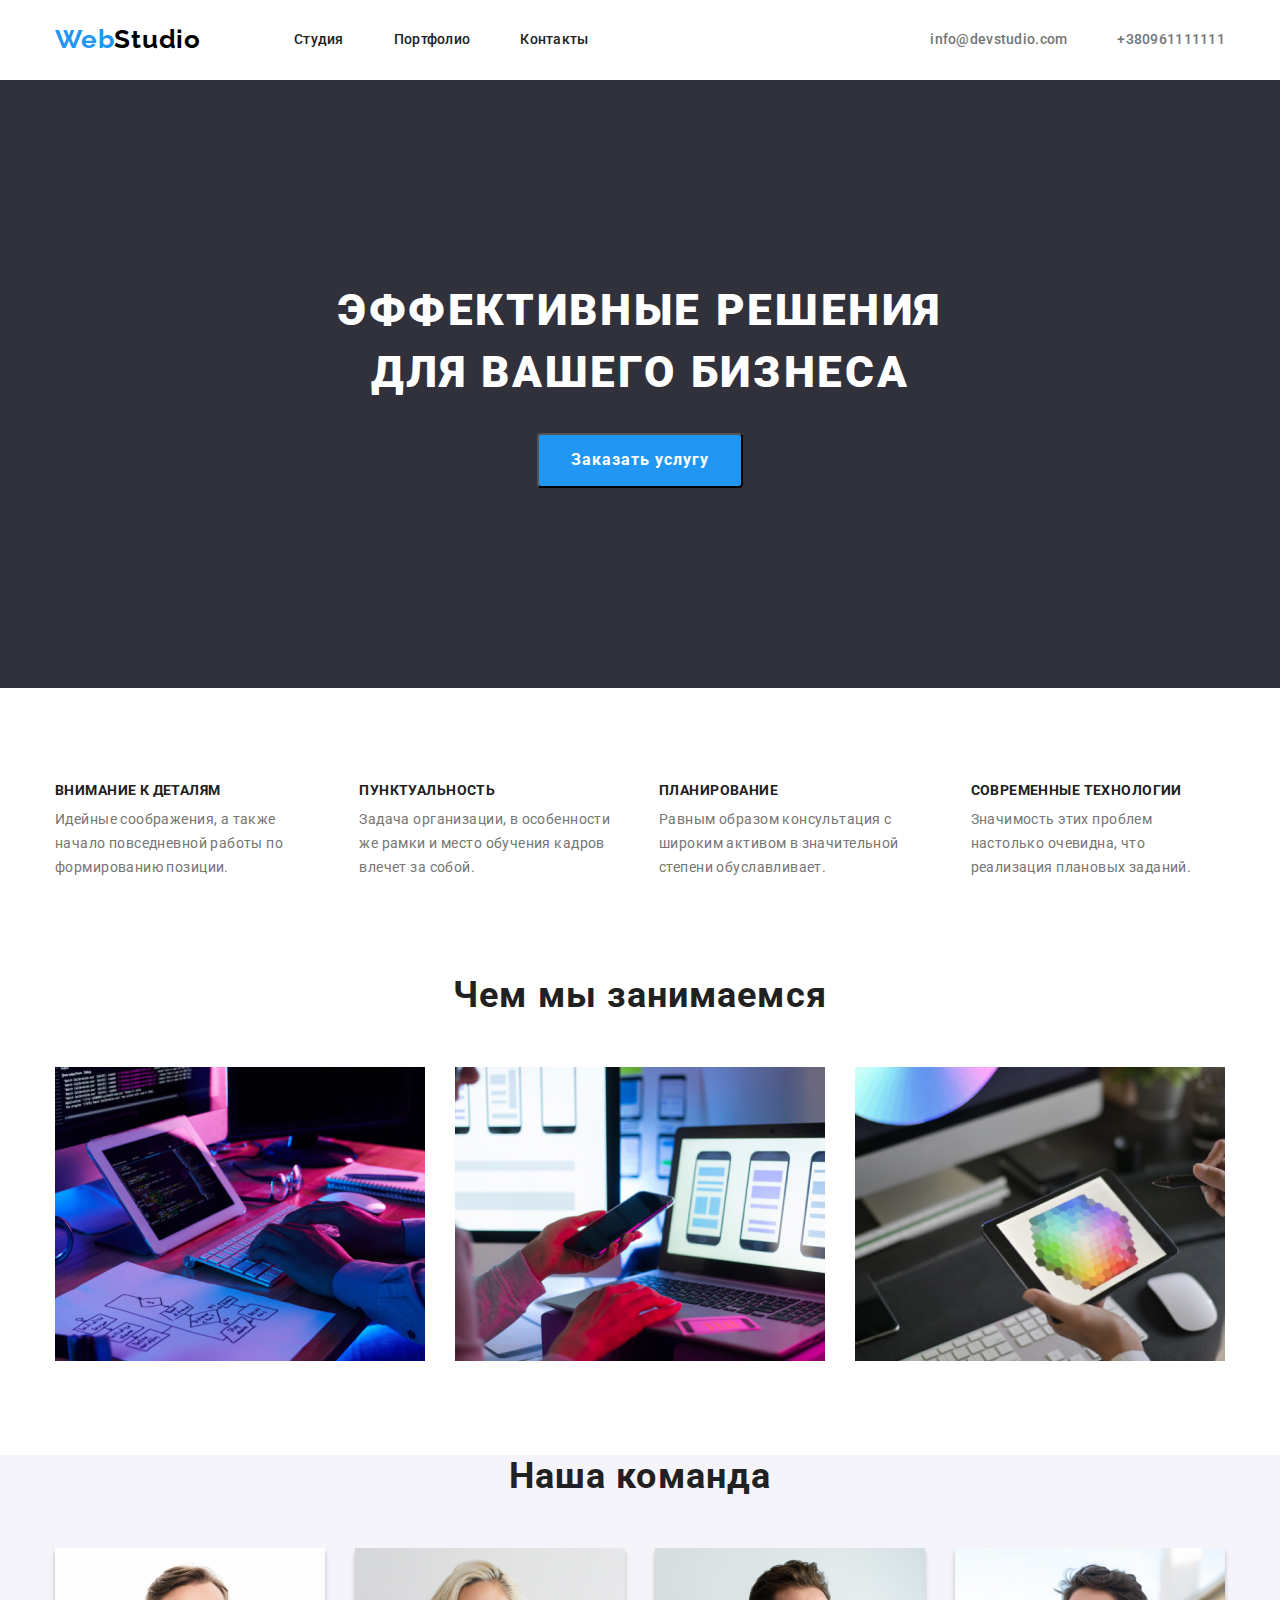
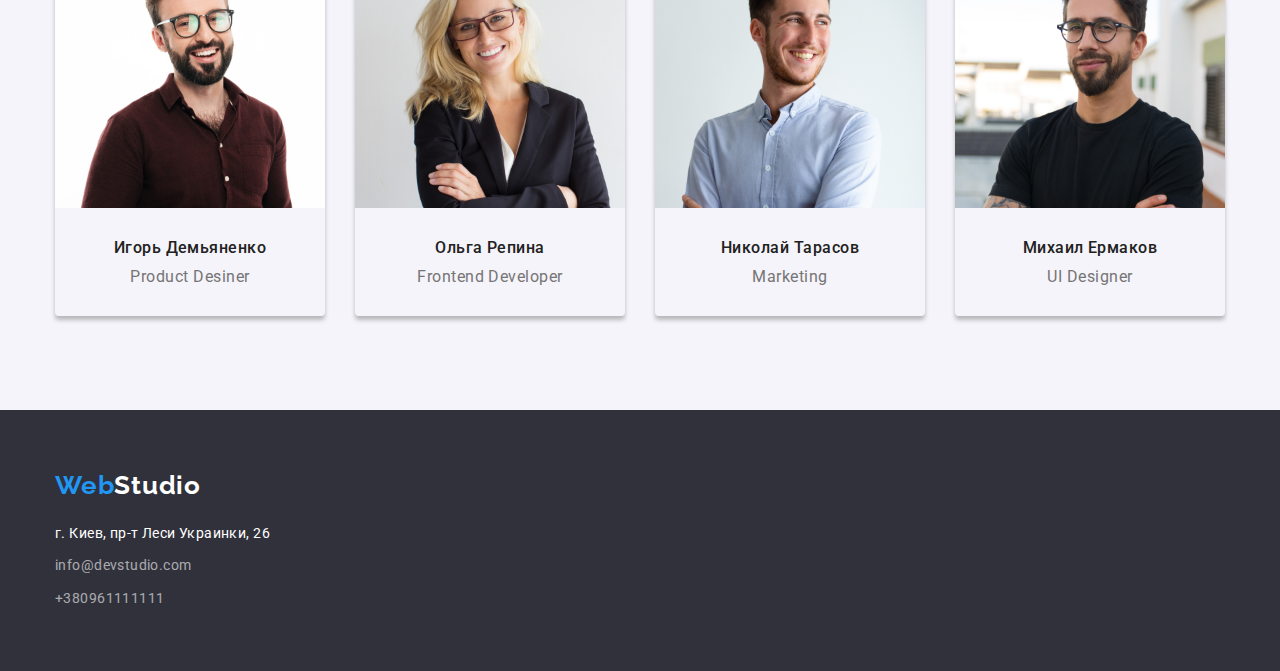
==== index.html @ 2c55b2f6 "add html css img" ====
<!DOCTYPE html>
<html lang="ru">
  <head>
    <meta charset="UTF-8" />
    <meta http-equiv="X-UA-Compatible" content="IE=edge" />
    <meta name="viewport" content="width=device-width, initial-scale=1.0" />
    <title>Document</title>
    <link rel="preconnect" href="https://fonts.googleapis.com" />
    <link rel="preconnect" href="https://fonts.gstatic.com" crossorigin />
    <link
      href="https://fonts.googleapis.com/css2?family=Raleway:wght@700&family=Roboto:wght@400;500;700;900&display=swap"
      rel="stylesheet"
    />
    <link
      rel="stylesheet"
      href="https://cdnjs.cloudflare.com/ajax/libs/modern-normalize/1.0.0/modern-normalize.min.css"
    />
    <link rel="stylesheet" href="./css/styles.css" />
  </head>

  <body>
    <header>
      <div class="container nav">
        <nav class="main-nav">
          <a class="logo" href="/">Web<span class="logo-dark">Studio</span></a>
          <ul class="nav-list-header">
            <li class="nav-item-header"><a href="./index.html" class="link">Студия</a></li>
            <li class="nav-item-header"><a href="./portfolio.html" class="link">Портфолио</a></li>
            <li class="nav-item-header"><a href="" class="link">Контакты</a></li>
          </ul>
        </nav>
        <ul class="auto-nav">
          <li class="nav-item-header">
            <a href="mailto:info@devstudio.com" class="auto-link"> info@devstudio.com</a>
          </li>
          <li class="nav-item-header">
            <a href="tel:+380961111111" class="auto-link"> +380961111111 </a>
          </li>
        </ul>
      </div>
    </header>

    <main>
      <section class="bar">
        <div class="container">
          <h1 class="title-bar">
            эффективные решения <br />
            для вашего бизнеса
          </h1>
          <button type="button" class="button-bar">Заказать услугу</button>
        </div>
      </section>

      <section class="opportunity section">
        <!-- Сделать невидимым h2 -->
        <div class="container">
          <h2 class="visually-hidden">Заголовок 2</h2>
          <ul class="opportunities">
            <li class="name-list">
              <h3 class="name">внимание к деталям</h3>
              <p class="meaning">
                Идейные соображения, а также начало повседневной работы по формированию позиции.
              </p>
            </li>
            <li class="name-list">
              <h3 class="name">пунктуальность</h3>
              <p class="meaning">
                Задача организации, в особенности же рамки и место обучения кадров влечет за собой.
              </p>
            </li>
            <li class="name-list">
              <h3 class="name">планирование</h3>
              <p class="meaning">
                Равным образом консультация с широким активом в значительной степени обуславливает.
              </p>
            </li>
            <li class="name-list">
              <h3 class="name">современные технологии</h3>
              <p class="meaning">
                Значимость этих проблем настолько очевидна, что реализация плановых заданий.
              </p>
            </li>
          </ul>
        </div>
      </section>

      <section class="section work-section">
        <div class="container">
          <h2 class="about-name">Чем мы занимаемся</h2>
          <ul class="about-pictures">
            <li class="list-pictures">
              <img
                src="images/box1.jpg"
                alt="работа с алгоритмами и структурой  данных"
                width="370"
              />
            </li>
            <li class="list-pictures">
              <img src="images/box2.jpg" alt="разработка мобильных приложений" width="370" />
            </li>
            <li class="list-pictures">
              <img src="images/box3.jpg" alt="веб-дизайн" width="370" />
            </li>
          </ul>
        </div>
      </section>

      <section class="section work-section team-section">
        <div class="container">
          <h2 class="about-name">Наша команда</h2>
          <ul class="community">
            <li class="community-item">
              <img src="images/img.jpg" alt="фото Игоря Демьяненко" width="270" />
              <div class="team">
                <h3 class="subject-team">Игорь Демьяненко</h3>
                <p lang="en" class="position">Product Desiner</p>
              </div>
            </li>
            <li class="community-item">
              <img src="images/img(1).jpg" alt="фото Ольги Репиной" width="270" />
              <div class="team">
                <h3 class="subject-team">Ольга Репина</h3>
                <p lang="en" class="position">Frontend Developer</p>
              </div>
            </li>
            <li class="community-item">
              <img src="images/img(2).jpg" alt="фото Николая Тарасова" width="270" />
              <div class="team">
                <h3 class="subject-team">Николай Тарасов</h3>
                <p lang="en" class="position">Marketing</p>
              </div>
            </li>
            <li class="community-item">
              <img src="images/img(3).jpg" alt="фото Михаила Ермакова" width="270" />
              <div class="team">
                <h3 class="subject-team">Михаил Ермаков</h3>
                <p lang="en" class="position">UI Designer</p>
              </div>
            </li>
          </ul>
        </div>
      </section>
    </main>

    <footer class="footer">
      <div class="container">
        <a class="logo" href="/">Web<span class="logo-light">Studio</span></a>
        <address>
          <ul class="footer-list">
            <li class="footer-item">
              <a class="address" href="https://goo.gl/maps/MqeLLvB7cvCTrC6n8"
                >г. Киев, пр-т Леси Украинки, 26</a
              >
            </li>
            <li class="footer-item">
              <a class="footer-link" href="mailto:info@devstudio.com"> info@devstudio.com</a>
            </li>
            <li class="footer-item">
              <a class="footer-link" href="tel:+380961111111"> +380961111111 </a>
            </li>
          </ul>
        </address>
      </div>
    </footer>
  </body>
</html>
---- css/styles.css ----
:root {
  --primary-text-color: #757575;
  --title-text-color: #212121;
  --hover-button-color: #2196f3;
  --primary-white-color: #ffffff;
  --primary-black-color: #000000;
  --primary-bar-color: hsl(235, 10%, 21%);
  --primary-white-color-60: rgba(255, 255, 255, 0.6);
  --primary-light-color-button: #f5f4fa;
  --primary-border-color: #eeeeee;
}

body {
  background-color: var(--primary-white-color);

  font-family: 'Roboto', sans-serif;
}

ul {
  margin: 0;
  padding: 0;
  list-style: none;
}

h1,
h2,
h3,
p {
  margin: 0;
}

img {
  display: block;
  max-width: 100%;
  height: auto;
}

.container {
  width: 1200px;
  padding-left: 15px;
  padding-right: 15px;
  margin-left: auto;
  margin-right: auto;
}
/* Header общий */
.header {
  border-bottom-width: 1px;
  border-bottom-style: solid;
  border-bottom-color: #ececec;
}

.nav {
  display: flex;
  align-items: center;
}

.logo {
  color: var(--hover-button-color);

  font-family: 'Raleway', sans-serif;
  font-weight: 700;
  font-size: 26px;
  line-height: 1.2;
  letter-spacing: 0.03em;
  text-decoration: none;
}

.logo-dark {
  color: var(--primary-black-color);
}

.main-nav {
  display: flex;
  align-items: center;
}

.nav-list-header {
  list-style: none;
  display: flex;
  margin-left: 93px;
  padding-left: 0;
  margin-top: 0;
  margin-bottom: 0;
}
.nav-item-header {
  margin-left: 50px;
}
.nav-item-header:first-child {
  margin-left: 0;
}

.nav-list-header .link {
  display: block;
  padding-top: 32px;
  padding-bottom: 32px;

  color: var(--title-text-color);

  font-weight: 500;
  font-size: 14px;
  line-height: 1.14;
  letter-spacing: 0.02em;
  text-decoration: none;
}
.nav-list-header.link:last-child {
  margin-right: 0;
}

.nav-list-header .link:hover,
.nav-list-header .link:focus {
  color: var(--hover-button-color);
}

.auto-nav {
  display: flex;
  margin-left: auto;
}

.auto-link {
  display: block;

  color: var(--primary-text-color);

  font-weight: 500;
  font-size: 14px;
  line-height: 1.14;
  letter-spacing: 0.02em;
  text-decoration: none;
}

.auto-nav .auto-link:hover,
.auto-nav .auto-link:focus {
  color: var(--hover-button-color);
}

/* Конец общего header */

/* Студио Main */

/* Спрятать hidden  заголовки */

.visually-hidden {
  position: absolute;
  width: 1px;
  height: 1px;
  margin: -1px;
  border: 0;
  padding: 0;

  white-space: nowrap;
  clip-path: inset(100%);
  clip: rect(0 0 0 0);
  overflow: hidden;
}

.opportunities {
  display: flex;
}

.name-list {
  margin-right: 30px;
}

.name-list:last-child {
  margin-right: 0;
}

.opportunities .name {
  margin-bottom: 10px;
  color: var(--title-text-color);
  font-weight: 700;
  font-size: 14px;
  line-height: 1.2;
  letter-spacing: 0.03em;
  text-transform: uppercase;
}

.opportunities .meaning {
  color: var(--primary-text-color);
  font-weight: 400;
  font-size: 14px;
  line-height: 1.7;
  letter-spacing: 0.03em;
}

.team-section {
  background-color: var(--primary-light-color-button);
}

.about-name {
  padding: 0;
  margin: 0;
  margin-bottom: 50px;
  color: var(--title-text-color);

  font-weight: 700;
  font-size: 36px;
  line-height: 1.2;
  text-align: center;
  letter-spacing: 0.03em;
}

.community-item {
  margin-left: 30px;
  width: 270;
  box-shadow: 0px 4px 4px rgba(0, 0, 0, 0.25);
  border-radius: 0px 0px 4px 4px;
}
.community-item:first-child {
  margin-left: 0;
}

.about-pictures {
  display: flex;
  justify-content: space-between;
}

.list-pictures {
  margin-left: 30px;
}

.list-pictures:first-child {
  margin-left: 0;
}

.community {
  display: flex;
}

.team {
  padding-top: 30px;
  padding-bottom: 30px;
}

.subject-team {
  margin-bottom: 10px;
  color: var(--title-text-color);

  font-weight: 500;
  font-size: 16px;
  line-height: 1.2;
  text-align: center;
  letter-spacing: 0.03em;
}

.position {
  color: var(--primary-text-color);

  font-weight: 400;
  font-size: 16px;
  line-height: 1.2;
  text-align: center;
  letter-spacing: 0.03em;
}

/* Бар Студио */
.section {
  padding-top: 94px;
  padding-bottom: 94px;
}

.work-section {
  padding-top: 0;
}

.bar {
  padding-top: 200px;
  padding-bottom: 200px;
  background-color: var(--primary-bar-color);
  text-align: center;
  min-height: 600px;
}
.title-bar {
  color: var(--primary-white-color);
  margin-bottom: 30px;
  margin-top: 0;
  padding: 0;

  font-weight: 900;
  font-size: 44px;
  line-height: 1.4;
  text-align: center;
  letter-spacing: 0.06em;
  text-transform: uppercase;
}

.button-bar {
  padding-top: 10px;
  padding-bottom: 10px;
  padding-left: 32px;
  padding-right: 32px;

  background-color: var(--hover-button-color);
  color: var(--primary-white-color);

  border-radius: 4px;
  font-weight: 700;
  font-size: 16px;
  line-height: 1.9;
  letter-spacing: 0.06em;
}

/* Main Портфолио */
/* Кнопки Портфолио */
.buttons {
  display: flex;
  justify-content: center;
  margin-bottom: 50px;
}

.button {
  display: inline-block;
  padding-left: 22px;
  padding-right: 22px;
  padding-top: 6px;
  padding-bottom: 6px;

  min-width: 73px;

  color: var(--title-text-color);
  background-color: var(--primary-light-color-button);

  border-radius: 4px;
  font-weight: 500;
  font-size: 16px;
  line-height: 1.65;
  letter-spacing: 0.03em;
  text-align: center;
  border: none;
}

.buttons .button:hover,
.buttons .button:focus {
  background-color: var(--hover-button-color);
  color: var(--primary-white-color);
}

.samples {
  display: flex;
  flex-wrap: wrap;

  margin: -15px;
}

.btn-item {
  margin-right: 8px;
}

.btn-item:last-child {
  margin-right: 0;
}

.item {
  width: 370px;
  margin-top: 15px;
  margin-left: 15px;
  margin-right: 15px;
  margin-bottom: 15px;
}

.item:nth-child(n + 6) {
  margin-bottom: 0;
}

.project-name {
  margin: 0;

  color: var(--title-text-color);

  font-weight: 700;
  font-size: 18px;
  line-height: 2;
  letter-spacing: 0.06em;
}

.project-type {
  margin: 0;
  margin-top: 4px;
  color: var(--primary-text-color);

  font-weight: 400;
  font-size: 16px;
  line-height: 1.9;
  letter-spacing: 0.03em;
}

.border {
  border: 1px solid var(--primary-border-color);
  padding-right: 24px;
  padding-left: 24px;
  padding-top: 20px;
  padding-bottom: 20px;
}

/* Общий footer */
.footer {
  background-color: var(--primary-bar-color);
  padding-top: 60px;
  padding-bottom: 60px;
}

.logo-light {
  color: var(--primary-white-color);
}
.footer-list {
  margin-top: 20px;
}

.footer-item {
  padding-bottom: 9px;
}

.footer-item:last-child {
  padding-bottom: 0;
}

.footer-link {
  color: var(--primary-white-color-60);

  font-style: normal;
  font-weight: 400;
  font-size: 14px;
  line-height: 1.7;
  letter-spacing: 0.03em;
  text-decoration: none;
}

.address {
  margin-bottom: 9px;
  color: var(--primary-white-color);

  font-style: normal;
  font-weight: 400;
  font-size: 14px;
  line-height: 1.7;
  letter-spacing: 0.03em;
  text-decoration: none;
}
.address:hover,
.address:focus .footer-link:focus,
.footer-link:hover {
  color: var(--hover-button-color);
}
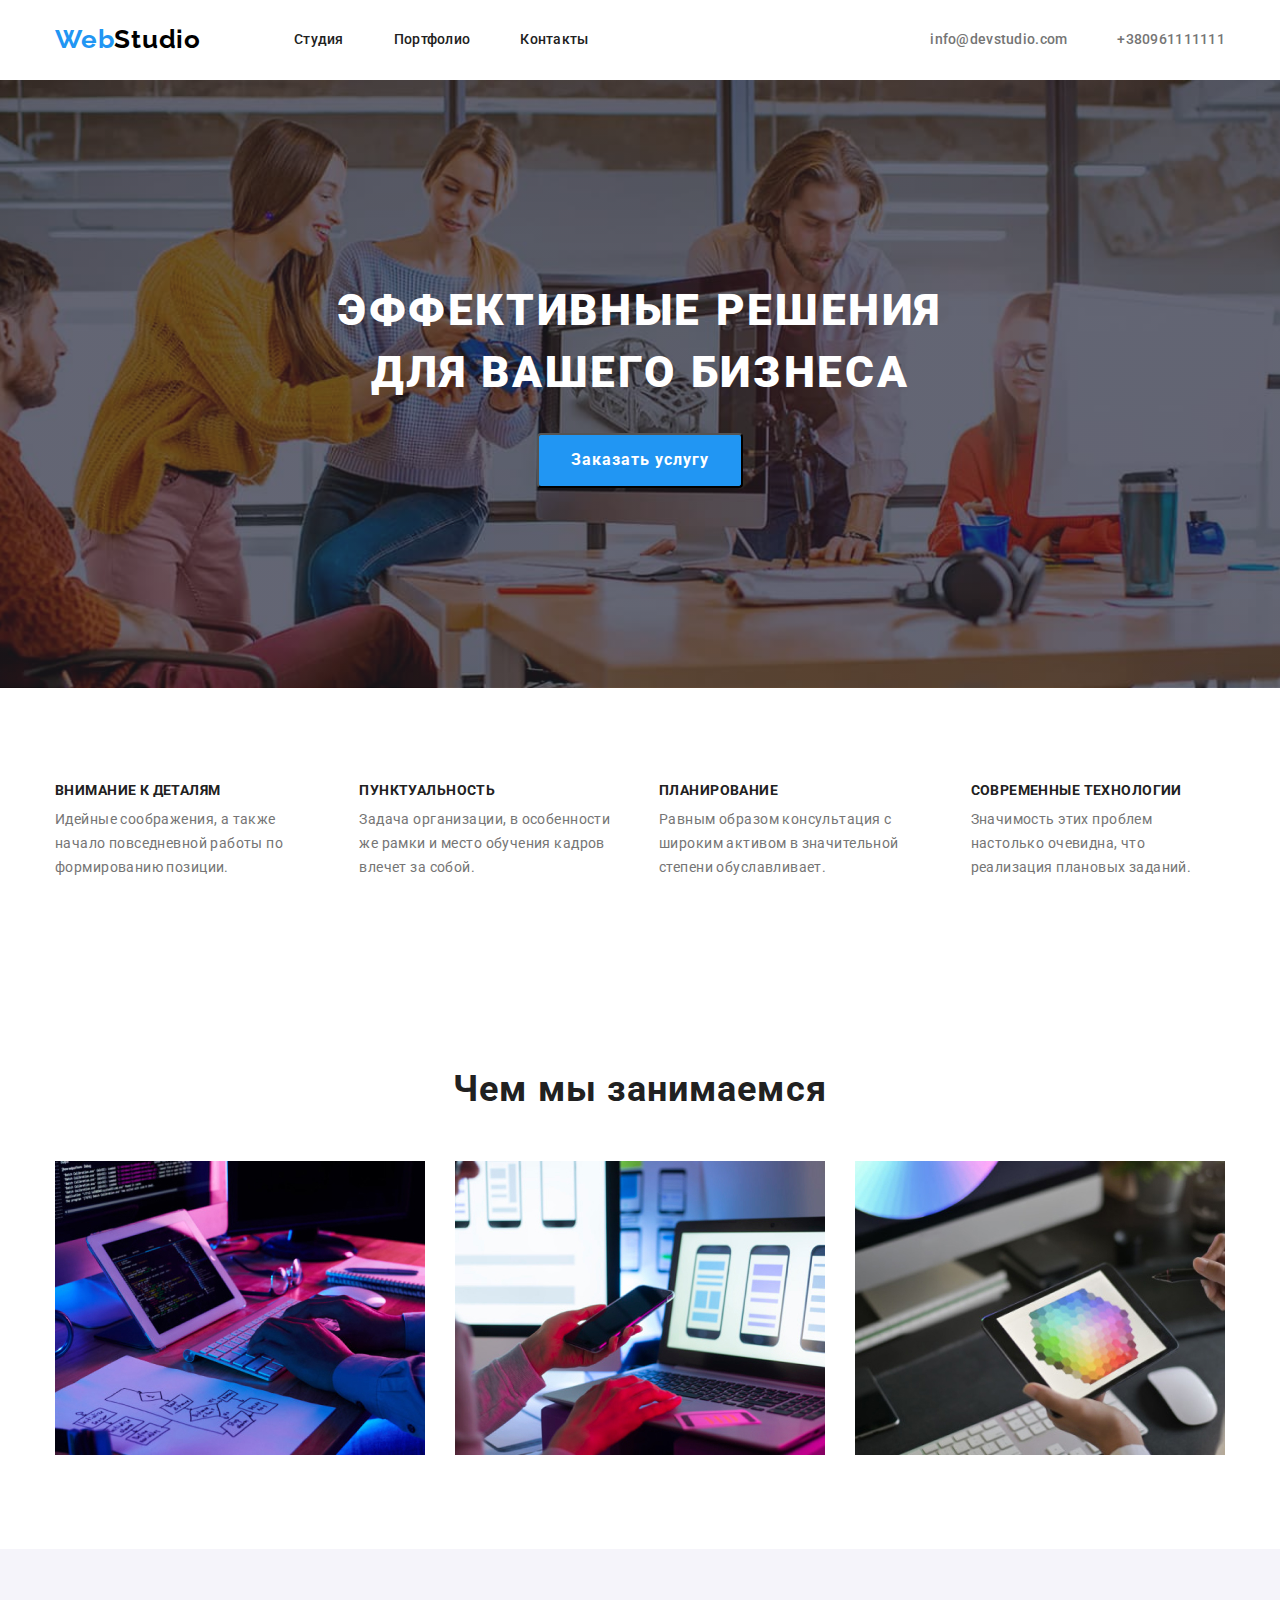
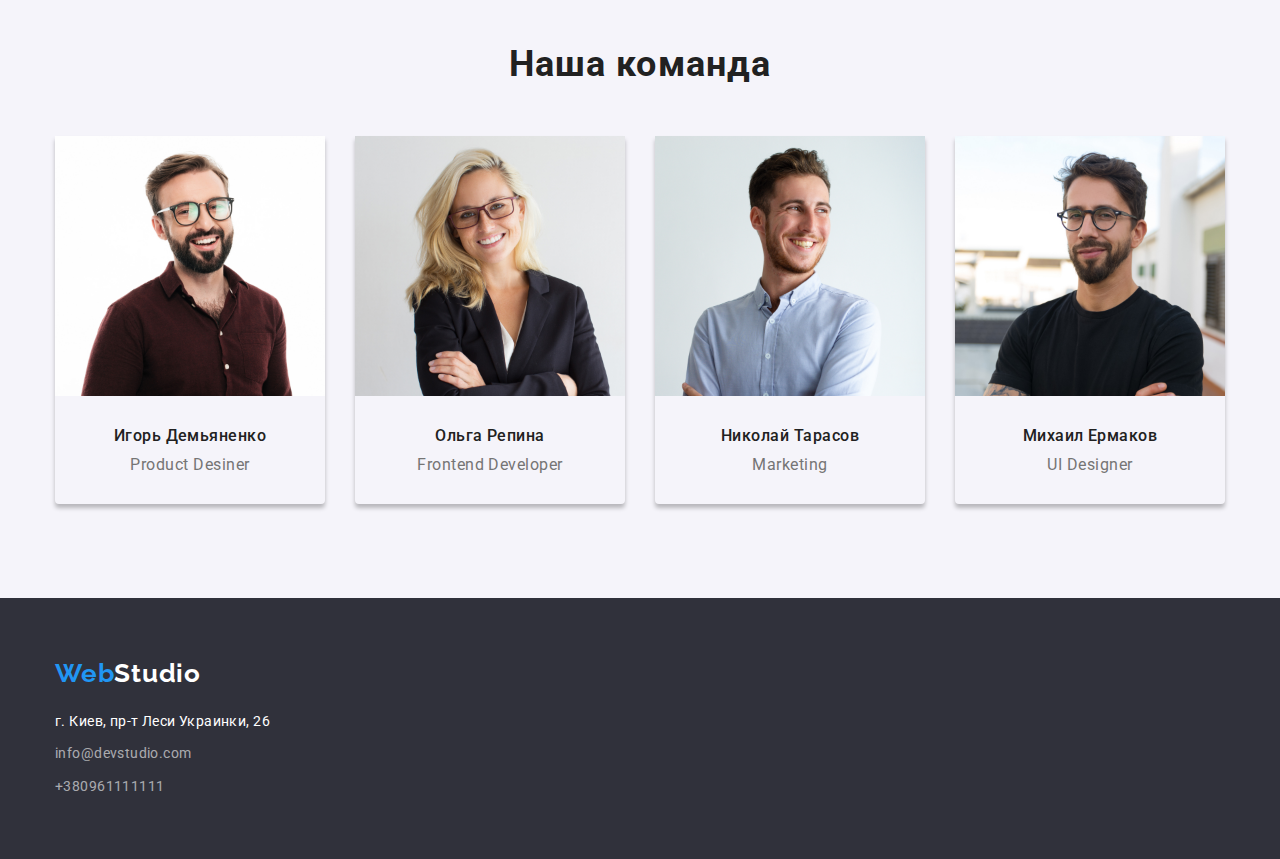
==== commit 7aefb4c7: "fixed paddings" ====
--- a/index.html
+++ b/index.html
@@ -1,166 +1,158 @@
 <!DOCTYPE html>
 <html lang="ru">
-  <head>
-    <meta charset="UTF-8" />
-    <meta http-equiv="X-UA-Compatible" content="IE=edge" />
-    <meta name="viewport" content="width=device-width, initial-scale=1.0" />
-    <title>Document</title>
-    <link rel="preconnect" href="https://fonts.googleapis.com" />
-    <link rel="preconnect" href="https://fonts.gstatic.com" crossorigin />
-    <link
-      href="https://fonts.googleapis.com/css2?family=Raleway:wght@700&family=Roboto:wght@400;500;700;900&display=swap"
-      rel="stylesheet"
-    />
-    <link
-      rel="stylesheet"
-      href="https://cdnjs.cloudflare.com/ajax/libs/modern-normalize/1.0.0/modern-normalize.min.css"
-    />
-    <link rel="stylesheet" href="./css/styles.css" />
-  </head>
 
-  <body>
-    <header>
-      <div class="container nav">
-        <nav class="main-nav">
-          <a class="logo" href="/">Web<span class="logo-dark">Studio</span></a>
-          <ul class="nav-list-header">
-            <li class="nav-item-header"><a href="./index.html" class="link">Студия</a></li>
-            <li class="nav-item-header"><a href="./portfolio.html" class="link">Портфолио</a></li>
-            <li class="nav-item-header"><a href="" class="link">Контакты</a></li>
-          </ul>
-        </nav>
-        <ul class="auto-nav">
-          <li class="nav-item-header">
-            <a href="mailto:info@devstudio.com" class="auto-link"> info@devstudio.com</a>
+<head>
+  <meta charset="UTF-8" />
+  <meta http-equiv="X-UA-Compatible" content="IE=edge" />
+  <meta name="viewport" content="width=device-width, initial-scale=1.0" />
+  <title>Document</title>
+  <link rel="preconnect" href="https://fonts.googleapis.com" />
+  <link rel="preconnect" href="https://fonts.gstatic.com" crossorigin />
+  <link href="https://fonts.googleapis.com/css2?family=Raleway:wght@700&family=Roboto:wght@400;500;700;900&display=swap"
+    rel="stylesheet" />
+  <link rel="stylesheet"
+    href="https://cdnjs.cloudflare.com/ajax/libs/modern-normalize/1.0.0/modern-normalize.min.css" />
+  <link rel="stylesheet" href="./css/styles.css" />
+</head>
+
+<body>
+  <header>
+    <div class="container nav">
+      <nav class="main-nav">
+        <a class="logo" href="/">Web<span class="logo-dark">Studio</span></a>
+        <ul class="nav-list-header">
+          <li class="nav-item-header"><a href="./index.html" class="link">Студия</a></li>
+          <li class="nav-item-header"><a href="./portfolio.html" class="link">Портфолио</a></li>
+          <li class="nav-item-header"><a href="" class="link">Контакты</a></li>
+        </ul>
+      </nav>
+      <ul class="auto-nav">
+        <li class="nav-item-header">
+          <a href="mailto:info@devstudio.com" class="auto-link"> info@devstudio.com</a>
+        </li>
+        <li class="nav-item-header">
+          <a href="tel:+380961111111" class="auto-link"> +380961111111 </a>
+        </li>
+      </ul>
+    </div>
+  </header>
+
+  <main>
+    <section class="bar overlay">
+      <div class="container">
+        <h1 class="title-bar">
+          эффективные решения <br />
+          для вашего бизнеса
+        </h1>
+        <button type="button" class="button-bar">Заказать услугу</button>
+      </div>
+    </section>
+
+    <section class="opportunity section">
+      <!-- Сделать невидимым h2 -->
+      <div class="container">
+        <h2 class="visually-hidden">Заголовок 2</h2>
+        <ul class="opportunities">
+          <li class="name-list">
+            <h3 class="name">внимание к деталям</h3>
+            <p class="meaning">
+              Идейные соображения, а также начало повседневной работы по формированию позиции.
+            </p>
           </li>
-          <li class="nav-item-header">
-            <a href="tel:+380961111111" class="auto-link"> +380961111111 </a>
+          <li class="name-list">
+            <h3 class="name">пунктуальность</h3>
+            <p class="meaning">
+              Задача организации, в особенности же рамки и место обучения кадров влечет за собой.
+            </p>
+          </li>
+          <li class="name-list">
+            <h3 class="name">планирование</h3>
+            <p class="meaning">
+              Равным образом консультация с широким активом в значительной степени обуславливает.
+            </p>
+          </li>
+          <li class="name-list">
+            <h3 class="name">современные технологии</h3>
+            <p class="meaning">
+              Значимость этих проблем настолько очевидна, что реализация плановых заданий.
+            </p>
           </li>
         </ul>
       </div>
-    </header>
+    </section>
 
-    <main>
-      <section class="bar">
-        <div class="container">
-          <h1 class="title-bar">
-            эффективные решения <br />
-            для вашего бизнеса
-          </h1>
-          <button type="button" class="button-bar">Заказать услугу</button>
-        </div>
-      </section>
+    <section class="section work-section">
+      <div class="container">
+        <h2 class="about-name">Чем мы занимаемся</h2>
+        <ul class="about-pictures">
+          <li class="list-pictures">
+            <img src="images/box1.jpg" alt="работа с алгоритмами и структурой  данных" width="370" />
+          </li>
+          <li class="list-pictures">
+            <img src="images/box2.jpg" alt="разработка мобильных приложений" width="370" />
+          </li>
+          <li class="list-pictures">
+            <img src="images/box3.jpg" alt="веб-дизайн" width="370" />
+          </li>
+        </ul>
+      </div>
+    </section>
 
-      <section class="opportunity section">
-        <!-- Сделать невидимым h2 -->
-        <div class="container">
-          <h2 class="visually-hidden">Заголовок 2</h2>
-          <ul class="opportunities">
-            <li class="name-list">
-              <h3 class="name">внимание к деталям</h3>
-              <p class="meaning">
-                Идейные соображения, а также начало повседневной работы по формированию позиции.
-              </p>
-            </li>
-            <li class="name-list">
-              <h3 class="name">пунктуальность</h3>
-              <p class="meaning">
-                Задача организации, в особенности же рамки и место обучения кадров влечет за собой.
-              </p>
-            </li>
-            <li class="name-list">
-              <h3 class="name">планирование</h3>
-              <p class="meaning">
-                Равным образом консультация с широким активом в значительной степени обуславливает.
-              </p>
-            </li>
-            <li class="name-list">
-              <h3 class="name">современные технологии</h3>
-              <p class="meaning">
-                Значимость этих проблем настолько очевидна, что реализация плановых заданий.
-              </p>
-            </li>
-          </ul>
-        </div>
-      </section>
+    <section class="section  team-section">
+      <div class="container">
+        <h2 class="about-name">Наша команда</h2>
+        <ul class="community">
+          <li class="community-item">
+            <img src="images/img.jpg" alt="фото Игоря Демьяненко" width="270" />
+            <div class="team">
+              <h3 class="subject-team">Игорь Демьяненко</h3>
+              <p lang="en" class="position">Product Desiner</p>
+            </div>
+          </li>
+          <li class="community-item">
+            <img src="images/img(1).jpg" alt="фото Ольги Репиной" width="270" />
+            <div class="team">
+              <h3 class="subject-team">Ольга Репина</h3>
+              <p lang="en" class="position">Frontend Developer</p>
+            </div>
+          </li>
+          <li class="community-item">
+            <img src="images/img(2).jpg" alt="фото Николая Тарасова" width="270" />
+            <div class="team">
+              <h3 class="subject-team">Николай Тарасов</h3>
+              <p lang="en" class="position">Marketing</p>
+            </div>
+          </li>
+          <li class="community-item">
+            <img src="images/img(3).jpg" alt="фото Михаила Ермакова" width="270" />
+            <div class="team">
+              <h3 class="subject-team">Михаил Ермаков</h3>
+              <p lang="en" class="position">UI Designer</p>
+            </div>
+          </li>
+        </ul>
+      </div>
+    </section>
+  </main>
 
-      <section class="section work-section">
-        <div class="container">
-          <h2 class="about-name">Чем мы занимаемся</h2>
-          <ul class="about-pictures">
-            <li class="list-pictures">
-              <img
-                src="images/box1.jpg"
-                alt="работа с алгоритмами и структурой  данных"
-                width="370"
-              />
-            </li>
-            <li class="list-pictures">
-              <img src="images/box2.jpg" alt="разработка мобильных приложений" width="370" />
-            </li>
-            <li class="list-pictures">
-              <img src="images/box3.jpg" alt="веб-дизайн" width="370" />
-            </li>
-          </ul>
-        </div>
-      </section>
+  <footer class="footer">
+    <div class="container">
+      <a class="logo" href="/">Web<span class="logo-light">Studio</span></a>
+      <address>
+        <ul class="footer-list">
+          <li class="footer-item">
+            <a class="address" href="https://goo.gl/maps/MqeLLvB7cvCTrC6n8">г. Киев, пр-т Леси Украинки, 26</a>
+          </li>
+          <li class="footer-item">
+            <a class="footer-link" href="mailto:info@devstudio.com"> info@devstudio.com</a>
+          </li>
+          <li class="footer-item">
+            <a class="footer-link" href="tel:+380961111111"> +380961111111 </a>
+          </li>
+        </ul>
+      </address>
+    </div>
+  </footer>
+</body>
 
-      <section class="section work-section team-section">
-        <div class="container">
-          <h2 class="about-name">Наша команда</h2>
-          <ul class="community">
-            <li class="community-item">
-              <img src="images/img.jpg" alt="фото Игоря Демьяненко" width="270" />
-              <div class="team">
-                <h3 class="subject-team">Игорь Демьяненко</h3>
-                <p lang="en" class="position">Product Desiner</p>
-              </div>
-            </li>
-            <li class="community-item">
-              <img src="images/img(1).jpg" alt="фото Ольги Репиной" width="270" />
-              <div class="team">
-                <h3 class="subject-team">Ольга Репина</h3>
-                <p lang="en" class="position">Frontend Developer</p>
-              </div>
-            </li>
-            <li class="community-item">
-              <img src="images/img(2).jpg" alt="фото Николая Тарасова" width="270" />
-              <div class="team">
-                <h3 class="subject-team">Николай Тарасов</h3>
-                <p lang="en" class="position">Marketing</p>
-              </div>
-            </li>
-            <li class="community-item">
-              <img src="images/img(3).jpg" alt="фото Михаила Ермакова" width="270" />
-              <div class="team">
-                <h3 class="subject-team">Михаил Ермаков</h3>
-                <p lang="en" class="position">UI Designer</p>
-              </div>
-            </li>
-          </ul>
-        </div>
-      </section>
-    </main>
-
-    <footer class="footer">
-      <div class="container">
-        <a class="logo" href="/">Web<span class="logo-light">Studio</span></a>
-        <address>
-          <ul class="footer-list">
-            <li class="footer-item">
-              <a class="address" href="https://goo.gl/maps/MqeLLvB7cvCTrC6n8"
-                >г. Киев, пр-т Леси Украинки, 26</a
-              >
-            </li>
-            <li class="footer-item">
-              <a class="footer-link" href="mailto:info@devstudio.com"> info@devstudio.com</a>
-            </li>
-            <li class="footer-item">
-              <a class="footer-link" href="tel:+380961111111"> +380961111111 </a>
-            </li>
-          </ul>
-        </address>
-      </div>
-    </footer>
-  </body>
-</html>
+</html>--- a/css/styles.css
+++ b/css/styles.css
@@ -9,6 +9,9 @@
   --primary-light-color-button: #f5f4fa;
   --primary-border-color: #eeeeee;
 }
+* {
+  box-sizing: border-box;
+}
 
 body {
   background-color: var(--primary-white-color);
@@ -259,10 +262,6 @@
   padding-bottom: 94px;
 }
 
-.work-section {
-  padding-top: 0;
-}
-
 .bar {
   padding-top: 200px;
   padding-bottom: 200px;
@@ -270,6 +269,19 @@
   text-align: center;
   min-height: 600px;
 }
+
+.overlay {
+  max-width: 1600px;
+  margin-left: auto;
+  margin-right: auto;
+
+  background-image: linear-gradient(to right, rgba(47, 48, 58, 0.4), rgba(47, 48, 58, 0.4)),
+    url(../images/background-image\(1\).jpg);
+  background-repeat: no-repeat;
+  background-position: center;
+  background-size: cover;
+}
+
 .title-bar {
   color: var(--primary-white-color);
   margin-bottom: 30px;
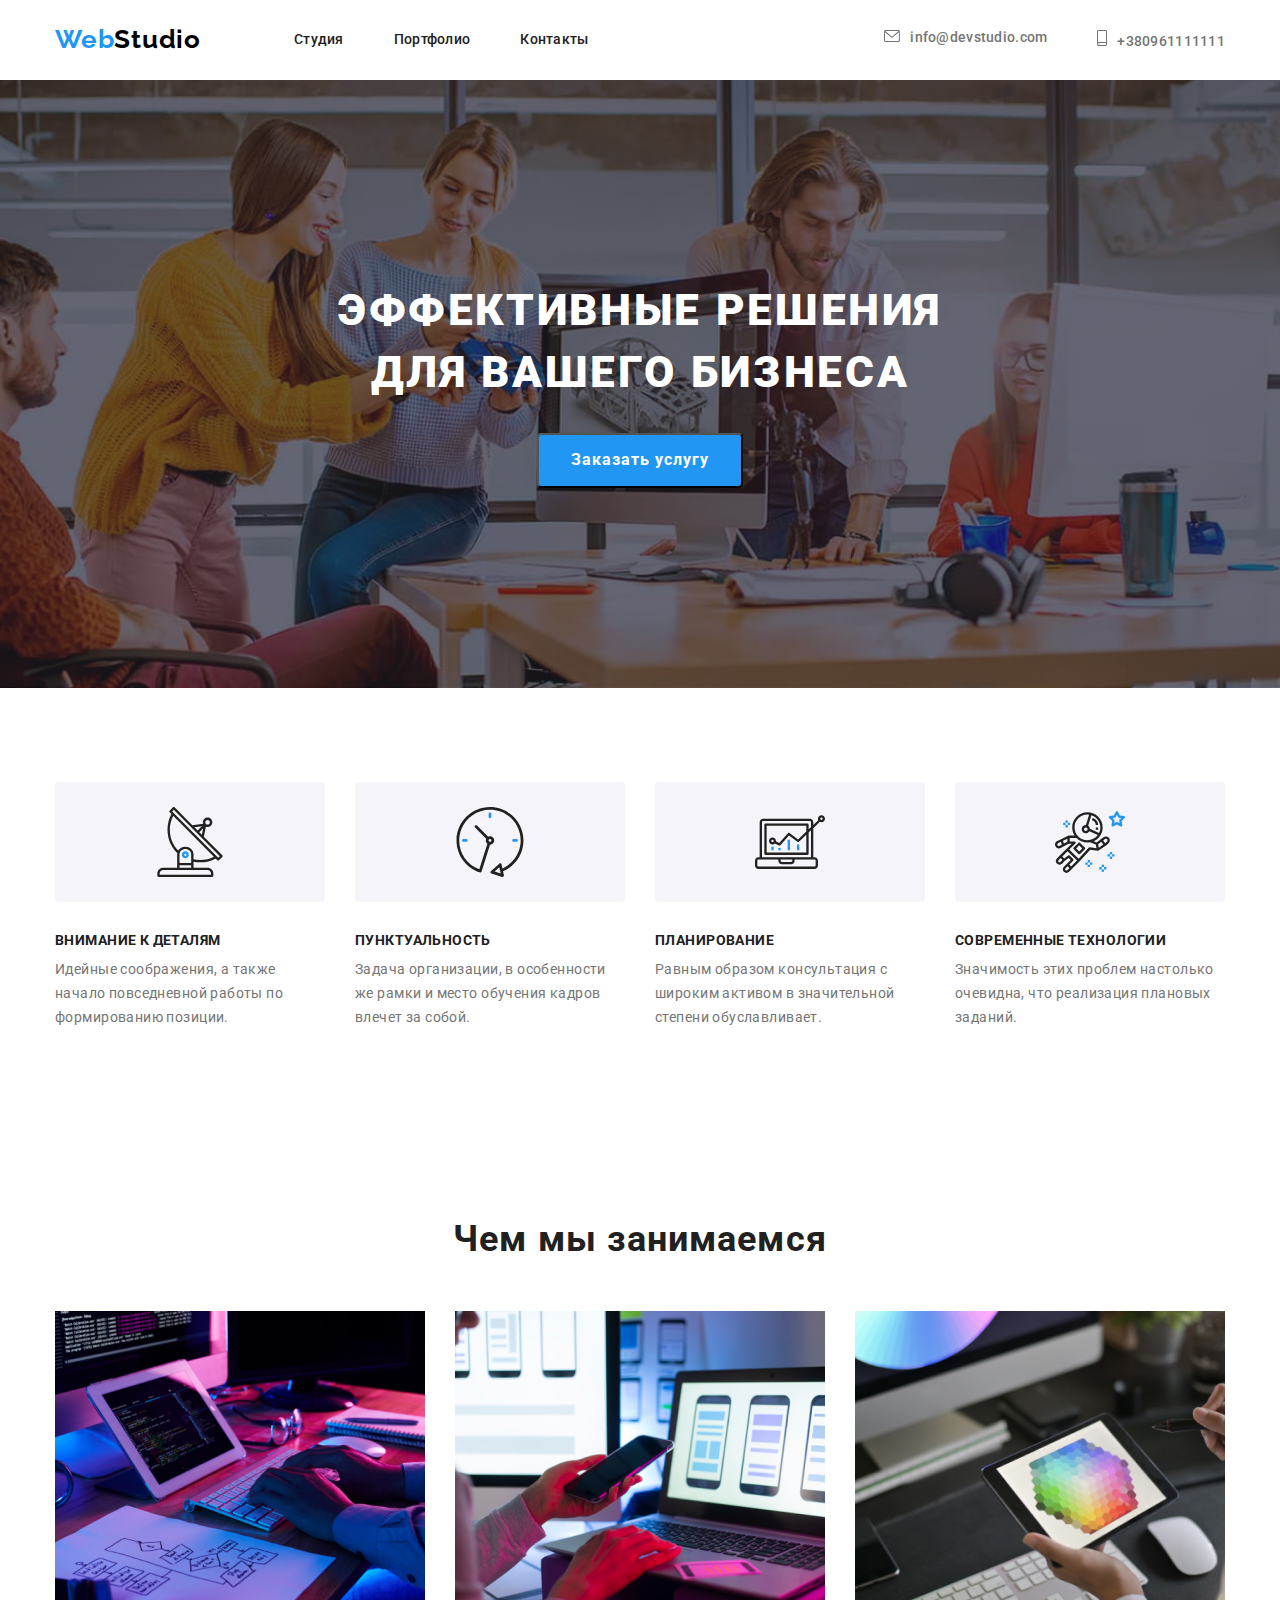
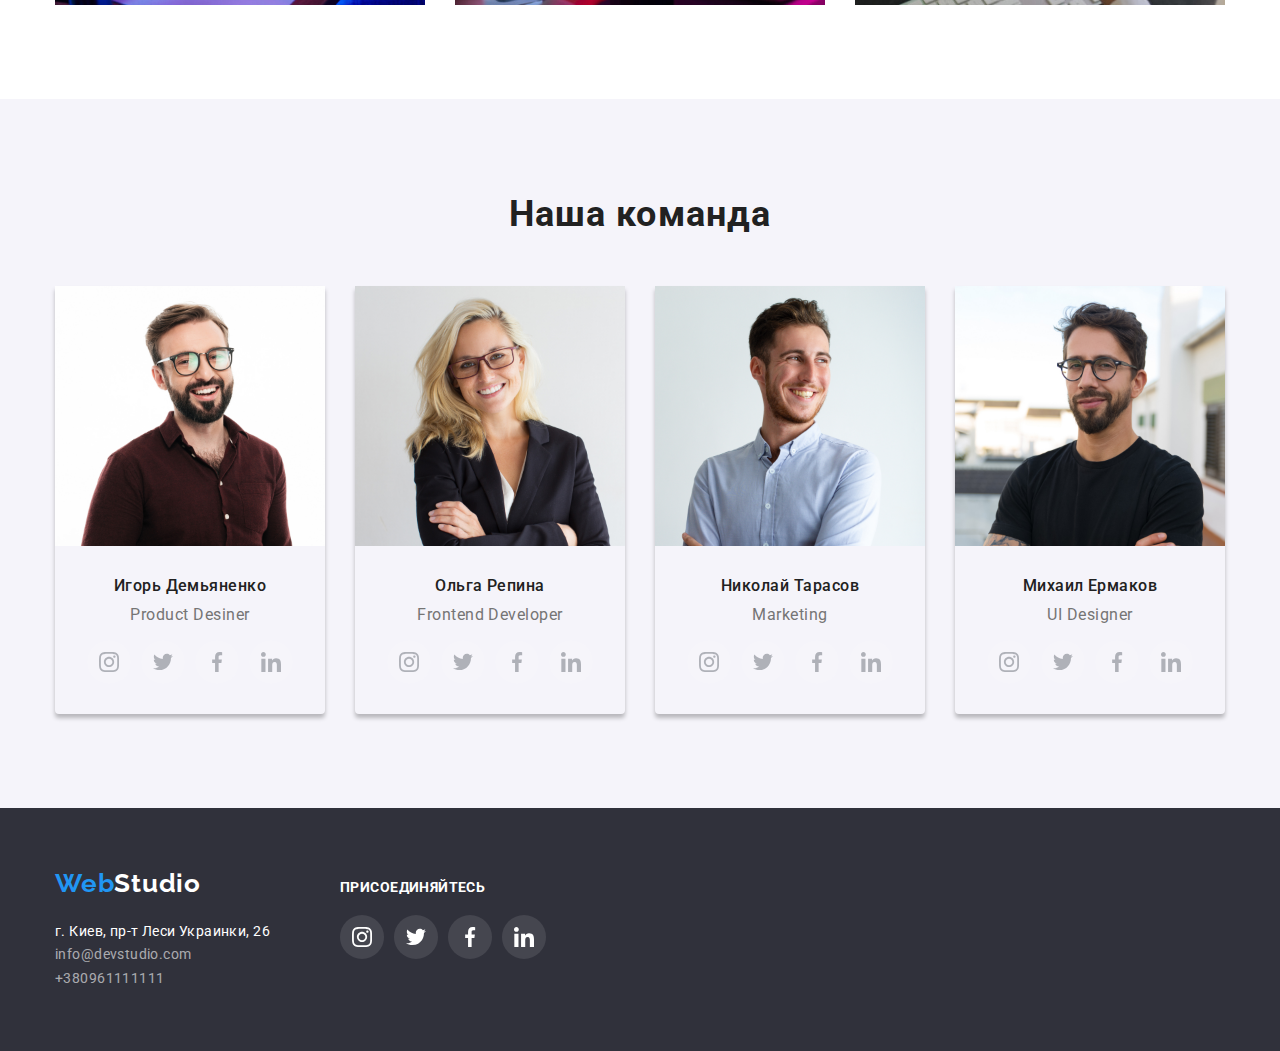
==== commit 896a8bf9: "Summary" ====
--- a/index.html
+++ b/index.html
@@ -28,10 +28,16 @@
       </nav>
       <ul class="auto-nav">
         <li class="nav-item-header">
-          <a href="mailto:info@devstudio.com" class="auto-link"> info@devstudio.com</a>
+          <a href="mailto:info@devstudio.com" class="auto-link">
+            <svg class="icon-header" width="16" height="12">
+              <use href="images/symbol-defs.svg#icon-envelope"></use>
+            </svg>info@devstudio.com</a>
         </li>
         <li class="nav-item-header">
-          <a href="tel:+380961111111" class="auto-link"> +380961111111 </a>
+          <a href="tel:+380961111111" class="auto-link">
+            <svg class="icon-header" width="10" height="16">
+              <use href="images/symbol-defs.svg#icon-smartphone"></use>
+            </svg>+380961111111 </a>
         </li>
       </ul>
     </div>
@@ -54,24 +60,44 @@
         <h2 class="visually-hidden">Заголовок 2</h2>
         <ul class="opportunities">
           <li class="name-list">
+            <div class="contain">
+              <svg class="icon-oppo" width="70" height="70">
+                <use href="images/symbol-defs.svg#icon-antenna"></use>
+              </svg>
+            </div>
             <h3 class="name">внимание к деталям</h3>
             <p class="meaning">
               Идейные соображения, а также начало повседневной работы по формированию позиции.
             </p>
           </li>
           <li class="name-list">
+            <div class="contain">
+              <svg class="icon-oppo" width="70" height="70">
+                <use href="images/symbol-defs.svg#icon-clock"></use>
+              </svg>
+            </div>
             <h3 class="name">пунктуальность</h3>
             <p class="meaning">
               Задача организации, в особенности же рамки и место обучения кадров влечет за собой.
             </p>
           </li>
           <li class="name-list">
+            <div class="contain">
+              <svg class="icon-oppo" width="70" height="70">
+                <use href="images/symbol-defs.svg#icon-diagram"></use>
+              </svg>
+            </div>
             <h3 class="name">планирование</h3>
             <p class="meaning">
               Равным образом консультация с широким активом в значительной степени обуславливает.
             </p>
           </li>
           <li class="name-list">
+            <div class="contain">
+              <svg class="icon-oppo" width="70" height="70">
+                <use href="images/symbol-defs.svg#icon-astronaut"></use>
+              </svg>
+            </div>
             <h3 class="name">современные технологии</h3>
             <p class="meaning">
               Значимость этих проблем настолько очевидна, что реализация плановых заданий.
@@ -107,6 +133,38 @@
             <div class="team">
               <h3 class="subject-team">Игорь Демьяненко</h3>
               <p lang="en" class="position">Product Desiner</p>
+              <div>
+                <ul class="social">
+                  <li class="link-icon">
+                    <a class="community-link" href="https://www.instagram.com/">
+                      <svg class="social-icon-community" width="20" height="20">
+                        <use href="images/symbol-defs.svg#icon-instagram"></use>
+                      </svg>
+                    </a>
+                  </li>
+                  <li class="link-icon">
+                    <a class="community-link" href="" https="//www.twitter.com/">
+                      <svg class="social-icon-community" width="20" height="20">
+                        <use href="images/symbol-defs.svg#icon-twitter"></use>
+                      </svg>
+                    </a>
+                  </li>
+                  <li class="link-icon">
+                    <a class="community-link" href="//www.facebook.com/">
+                      <svg class="social-icon-community" width="20" height="20">
+                        <use href="images/symbol-defs.svg#icon-facebook"></use>
+                      </svg>
+                    </a>
+                  </li>
+                  <li class="link-icon">
+                    <a class="community-link" href="https://www.linkedin.com/">
+                      <svg class="social-icon-community" width="20" height="20">
+                        <use href="images/symbol-defs.svg#icon-linkedin"></use>
+                      </svg>
+                    </a>
+                  </li>
+                </ul>
+              </div>
             </div>
           </li>
           <li class="community-item">
@@ -114,6 +172,38 @@
             <div class="team">
               <h3 class="subject-team">Ольга Репина</h3>
               <p lang="en" class="position">Frontend Developer</p>
+              <div>
+                <ul class="social">
+                  <li class="link-icon">
+                    <a class="community-link" href="https://www.instagram.com/">
+                      <svg class="social-icon-community" width="20" height="20">
+                        <use href="images/symbol-defs.svg#icon-instagram"></use>
+                      </svg>
+                    </a>
+                  </li>
+                  <li class="link-icon">
+                    <a class="community-link" href="" https="//www.twitter.com/">
+                      <svg class="social-icon-community" width="20" height="20">
+                        <use href="images/symbol-defs.svg#icon-twitter"></use>
+                      </svg>
+                    </a>
+                  </li>
+                  <li class="link-icon">
+                    <a class="community-link" href="//www.facebook.com/">
+                      <svg class="social-icon-community" width="20" height="20">
+                        <use href="images/symbol-defs.svg#icon-facebook"></use>
+                      </svg>
+                    </a>
+                  </li>
+                  <li class="link-icon">
+                    <a class="community-link" href="https://www.linkedin.com/">
+                      <svg class="social-icon-community" width="20" height="20">
+                        <use href="images/symbol-defs.svg#icon-linkedin"></use>
+                      </svg>
+                    </a>
+                  </li>
+                </ul>
+              </div>
             </div>
           </li>
           <li class="community-item">
@@ -121,6 +211,38 @@
             <div class="team">
               <h3 class="subject-team">Николай Тарасов</h3>
               <p lang="en" class="position">Marketing</p>
+              <div>
+                <ul class="social">
+                  <li class="link-icon">
+                    <a class="community-link" href="https://www.instagram.com/">
+                      <svg class="social-icon-community" width="20" height="20">
+                        <use href="images/symbol-defs.svg#icon-instagram"></use>
+                      </svg>
+                    </a>
+                  </li>
+                  <li class="link-icon">
+                    <a class="community-link" href="" https="//www.twitter.com/">
+                      <svg class="social-icon-community" width="20" height="20">
+                        <use href="images/symbol-defs.svg#icon-twitter"></use>
+                      </svg>
+                    </a>
+                  </li>
+                  <li class="link-icon">
+                    <a class="community-link" href="//www.facebook.com/">
+                      <svg class="social-icon-community" width="20" height="20">
+                        <use href="images/symbol-defs.svg#icon-facebook"></use>
+                      </svg>
+                    </a>
+                  </li>
+                  <li class="link-icon">
+                    <a class="community-link" href="https://www.linkedin.com/">
+                      <svg class="social-icon-community" width="20" height="20">
+                        <use href="images/symbol-defs.svg#icon-linkedin"></use>
+                      </svg>
+                    </a>
+                  </li>
+                </ul>
+              </div>
             </div>
           </li>
           <li class="community-item">
@@ -128,6 +250,38 @@
             <div class="team">
               <h3 class="subject-team">Михаил Ермаков</h3>
               <p lang="en" class="position">UI Designer</p>
+              <div>
+                <ul class="social">
+                  <li class="link-icon">
+                    <a class="community-link" href="https://www.instagram.com/">
+                      <svg class="social-icon-community" width="20" height="20">
+                        <use href="images/symbol-defs.svg#icon-instagram"></use>
+                      </svg>
+                    </a>
+                  </li>
+                  <li class="link-icon">
+                    <a class="community-link" href="" https="//www.twitter.com/">
+                      <svg class="social-icon-community" width="20" height="20">
+                        <use href="images/symbol-defs.svg#icon-twitter"></use>
+                      </svg>
+                    </a>
+                  </li>
+                  <li class="link-icon">
+                    <a class="community-link" href="//www.facebook.com/">
+                      <svg class="social-icon-community" width="20" height="20">
+                        <use href="images/symbol-defs.svg#icon-facebook"></use>
+                      </svg>
+                    </a>
+                  </li>
+                  <li class="link-icon">
+                    <a class="community-link" href="https://www.linkedin.com/">
+                      <svg class="social-icon-community" width="20" height="20">
+                        <use href="images/symbol-defs.svg#icon-linkedin"></use>
+                      </svg>
+                    </a>
+                  </li>
+                </ul>
+              </div>
             </div>
           </li>
         </ul>
@@ -136,21 +290,56 @@
   </main>
 
   <footer class="footer">
-    <div class="container">
-      <a class="logo" href="/">Web<span class="logo-light">Studio</span></a>
-      <address>
-        <ul class="footer-list">
-          <li class="footer-item">
-            <a class="address" href="https://goo.gl/maps/MqeLLvB7cvCTrC6n8">г. Киев, пр-т Леси Украинки, 26</a>
-          </li>
-          <li class="footer-item">
-            <a class="footer-link" href="mailto:info@devstudio.com"> info@devstudio.com</a>
-          </li>
-          <li class="footer-item">
-            <a class="footer-link" href="tel:+380961111111"> +380961111111 </a>
-          </li>
-        </ul>
-      </address>
+    <div class="container container-footer">
+      <div>
+        <a class="logo" href="/">Web<span class="logo-light">Studio</span></a>
+        <address>
+          <ul class="footer-list">
+            <li>
+              <a class="address" href="https://goo.gl/maps/MqeLLvB7cvCTrC6n8">г. Киев, пр-т Леси Украинки, 26</a>
+            </li>
+            <li>
+              <a class="footer-link" href="mailto:info@devstudio.com"> info@devstudio.com</a>
+            </li>
+            <li>
+              <a class="footer-link" href="tel:+380961111111"> +380961111111 </a>
+            </li>
+          </ul>
+        </address>
+      </div>
+      <div class="social-container">
+        <p class="social-text">присоединяйтесь</p>
+        <ul class="social">
+          <li class="link-icon">
+            <a class="social-link" href="https://www.instagram.com/">
+              <svg class="social-icon" width="20" height="20">
+                <use href="images/symbol-defs.svg#icon-instagram"></use>
+              </svg>
+            </a>
+          </li>
+          <li class="link-icon">
+            <a class="social-link" href="" https="//www.twitter.com/">
+              <svg class="social-icon" width="20" height="20">
+                <use href="images/symbol-defs.svg#icon-twitter"></use>
+              </svg>
+            </a>
+          </li>
+          <li class="link-icon">
+            <a class="social-link" href="//www.facebook.com/">
+              <svg class="social-icon" width="20" height="20">
+                <use href="images/symbol-defs.svg#icon-facebook"></use>
+              </svg>
+            </a>
+          </li>
+          <li class="link-icon">
+            <a class="social-link" href="https://www.linkedin.com/">
+              <svg class="social-icon" width="20" height="20">
+                <use href="images/symbol-defs.svg#icon-linkedin"></use>
+              </svg>
+            </a>
+          </li>
+        </ul>
+      </div>
     </div>
   </footer>
 </body>
--- a/css/styles.css
+++ b/css/styles.css
@@ -8,6 +8,8 @@
   --primary-white-color-60: rgba(255, 255, 255, 0.6);
   --primary-light-color-button: #f5f4fa;
   --primary-border-color: #eeeeee;
+  --primary-white-color-10: rgba(255, 255, 255, 0.1);
+  --primary-icon-color: #afb1b8;
 }
 * {
   box-sizing: border-box;
@@ -134,6 +136,19 @@
 .auto-nav .auto-link:hover,
 .auto-nav .auto-link:focus {
   color: var(--hover-button-color);
+}
+
+.icon-header {
+  margin-right: 10px;
+  fill: currentColor;
+}
+
+.icon-header {
+  margin-right: 10px;
+}
+
+.icon-header:hover {
+  fill: var(--hover-button-color);
 }
 
 /* Конец общего header */
@@ -167,6 +182,17 @@
 .name-list:last-child {
   margin-right: 0;
 }
+.contain {
+  width: 270px;
+  height: 120px;
+  background-color: var(--primary-light-color-button);
+  margin-bottom: 30px;
+  border-radius: 4px;
+}
+
+.icon-oppo {
+  margin: 25px 100px;
+}
 
 .opportunities .name {
   margin-bottom: 10px;
@@ -247,6 +273,8 @@
 }
 
 .position {
+  margin-bottom: 16px;
+
   color: var(--primary-text-color);
 
   font-weight: 400;
@@ -254,6 +282,15 @@
   line-height: 1.2;
   text-align: center;
   letter-spacing: 0.03em;
+}
+
+.social-icon-community {
+  fill: var(--primary-icon-color);
+  margin: 12px;
+}
+
+.community-link:hover .social-icon-community {
+  fill: var(--primary-white-color);
 }
 
 /* Бар Студио */
@@ -370,6 +407,10 @@
   margin-bottom: 15px;
 }
 
+.item:hover {
+  box-shadow: 0px 4px 4px rgba(0, 0, 0, 0.25);
+}
+
 .item:nth-child(n + 6) {
   margin-bottom: 0;
 }
@@ -411,6 +452,10 @@
   padding-bottom: 60px;
 }
 
+.container-footer {
+  display: flex;
+  align-items: baseline;
+}
 .logo-light {
   color: var(--primary-white-color);
 }
@@ -453,3 +498,44 @@
 .footer-link:hover {
   color: var(--hover-button-color);
 }
+
+.social {
+  display: flex;
+  justify-content: center;
+}
+
+.social-text {
+  font-weight: 700;
+  font-size: 14px;
+  line-height: calc(16 / 14);
+  letter-spacing: 0.03em;
+  color: var(--primary-white-color);
+  text-transform: uppercase;
+  margin-bottom: 20px;
+}
+
+.link-icon {
+  width: 44px;
+  height: 44px;
+  border-radius: 50%;
+  background-color: var(--primary-white-color-10);
+  margin-right: 10px;
+}
+
+.link-icon:last-child {
+  margin-right: 0;
+}
+
+.social-icon {
+  fill: var(--primary-white-color);
+  margin: 12px;
+}
+
+.link-icon:hover,
+.link-icon:focus {
+  background-color: var(--hover-button-color);
+}
+
+.social-container {
+  margin-left: 70px;
+}
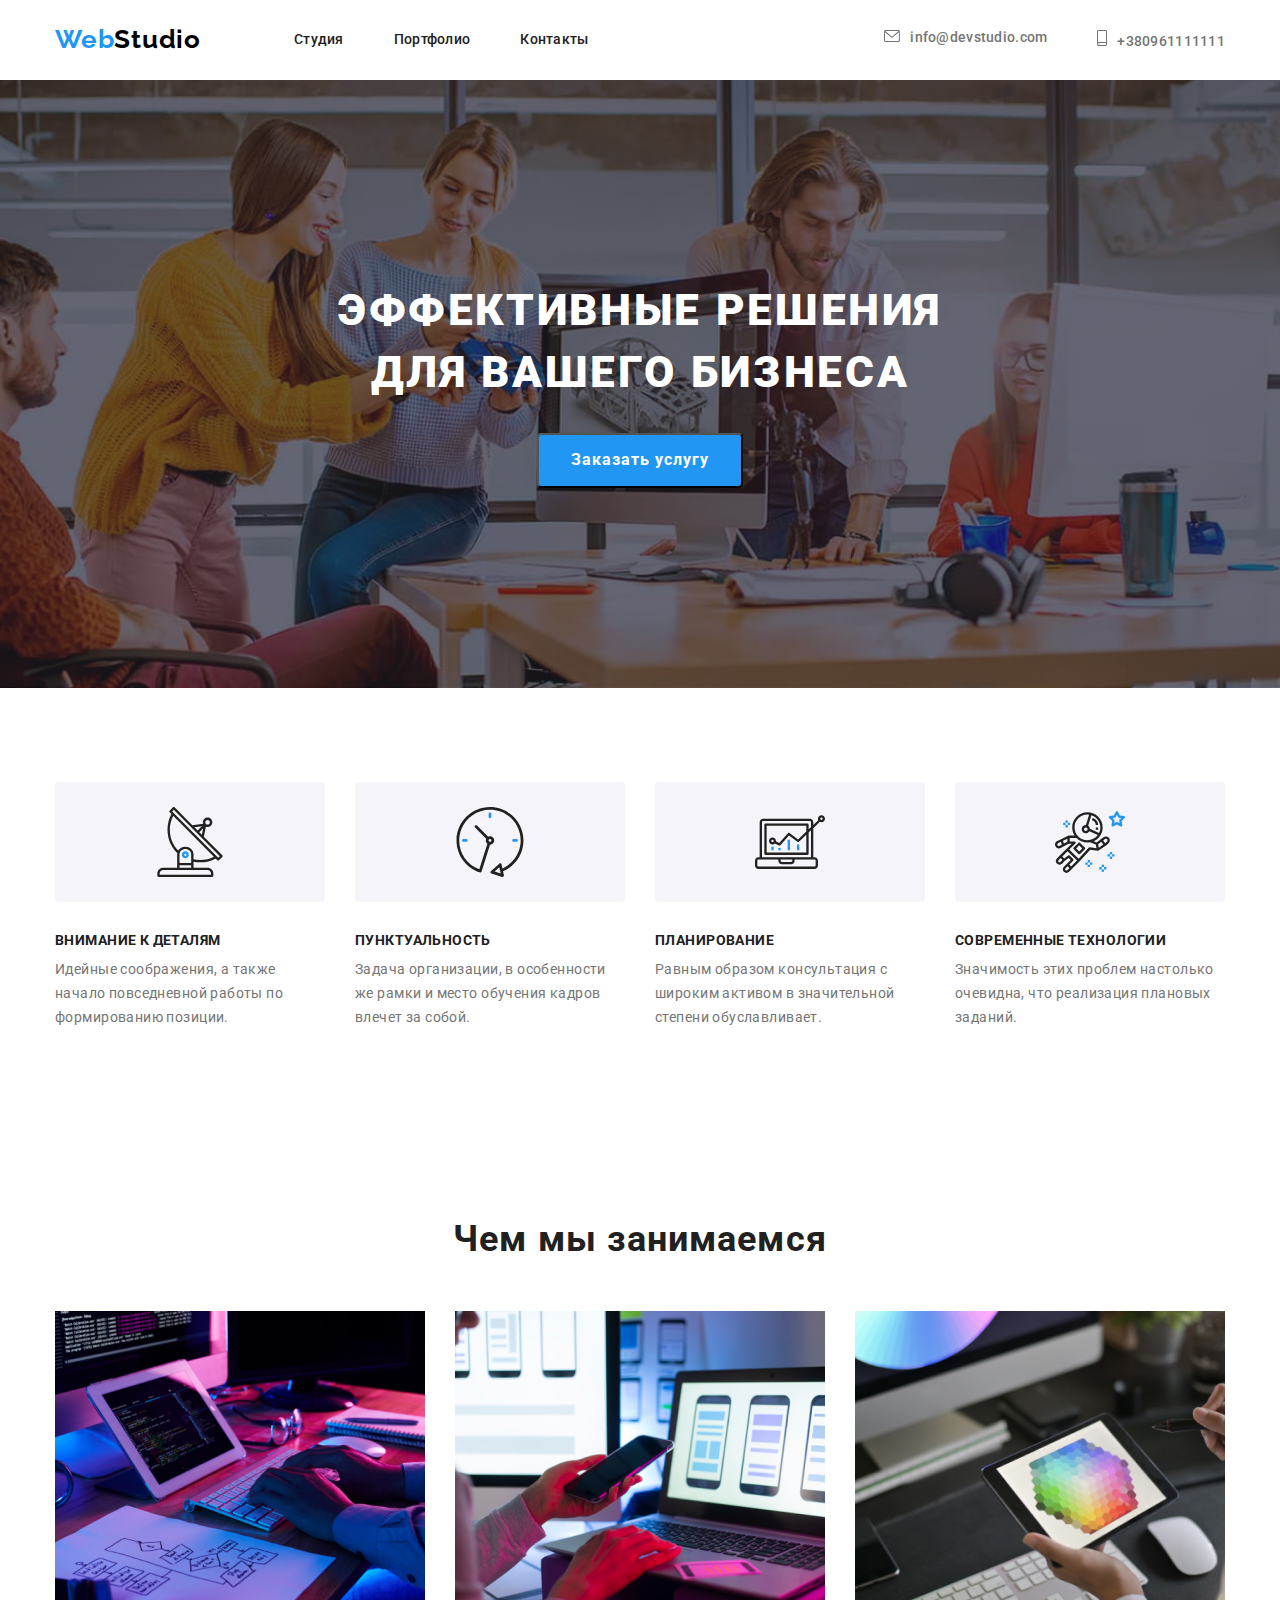
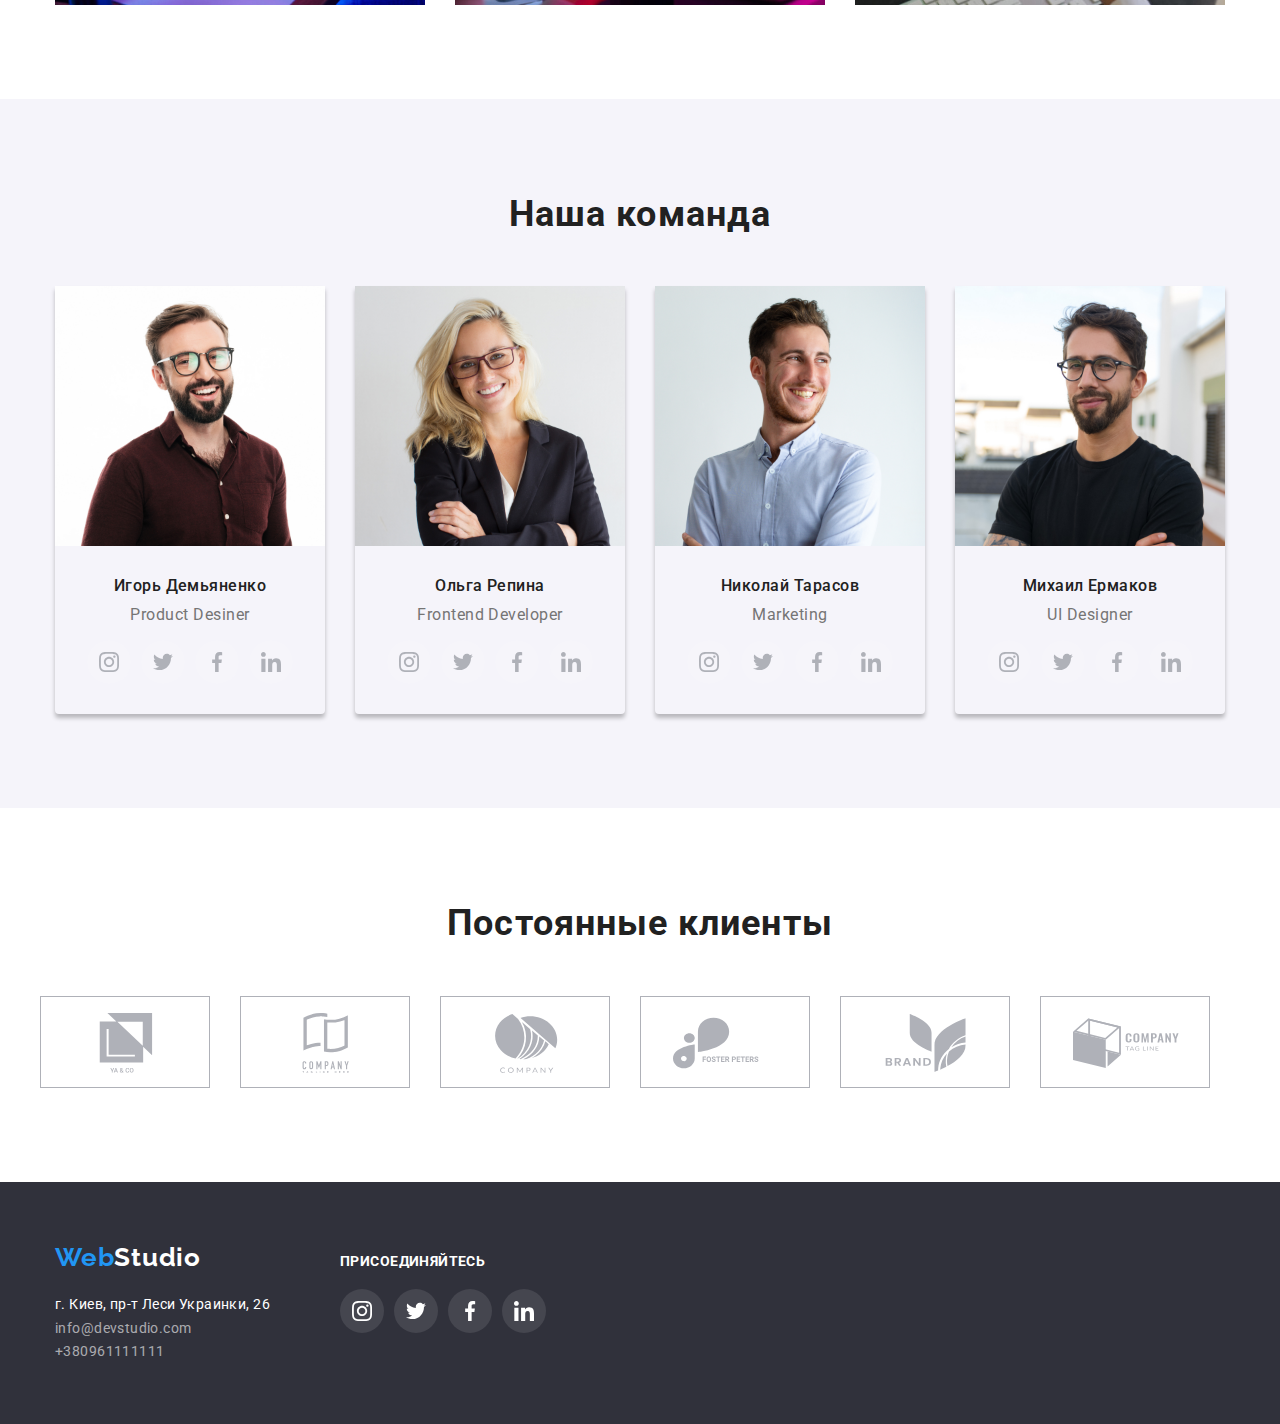
==== commit 8a18f734: "Summary2" ====
--- a/index.html
+++ b/index.html
@@ -287,6 +287,39 @@
         </ul>
       </div>
     </section>
+
+    <section class="section">
+      <h2 class="about-name">Постоянные клиенты</h2>
+      <ul class="clients">
+        <li class="client">
+          <a class="" href="">
+            <svg class="icon-client" width="106" height="60">
+              <use href="images/symbol-defs.svg#icon-group1"></use>
+            </svg>
+          </a>
+        </li>
+        <li class="client"><a href="">
+            <svg class="icon-client" width="106" height="60">
+              <use href="images/symbol-defs.svg#icon-group2"></use>
+            </svg></li>
+        <li class="client"><a href="">
+            <svg class="icon-client" width="106" height="60">
+              <use href="images/symbol-defs.svg#icon-group3"></use>
+            </svg></li>
+        <li class="client"><a href="">
+            <svg class="icon-client" width="106" height="60">
+              <use href="images/symbol-defs.svg#icon-group4"></use>
+            </svg></li>
+        <li class="client"><a href="">
+            <svg class="icon-client" width="106" height="60">
+              <use href="images/symbol-defs.svg#icon-group5"></use>
+            </svg></li>
+        <li class="client"><a href="">
+            <svg class="icon-client" width="106" height="60">
+              <use href="images/symbol-defs.svg#icon-group6"></use>
+            </svg></li>
+      </ul>
+    </section>
   </main>
 
   <footer class="footer">
--- a/css/styles.css
+++ b/css/styles.css
@@ -349,6 +349,35 @@
   letter-spacing: 0.06em;
 }
 
+.clients {
+  display: flex;
+  justify-content: center;
+}
+
+.client {
+  margin-right: 30px;
+  width: 170px;
+  height: 92px;
+  border: 1px solid var(--primary-icon-color);
+}
+
+.client:last-child {
+  margin-right: 0;
+}
+
+.icon-client {
+  margin: 16px 32px;
+  fill: var(--primary-icon-color);
+}
+
+.client:hover .icon-client {
+  fill: var(--hover-button-color);
+}
+
+.client:hover {
+  border-color: var(--hover-button-color);
+}
+
 /* Main Портфолио */
 /* Кнопки Портфолио */
 .buttons {
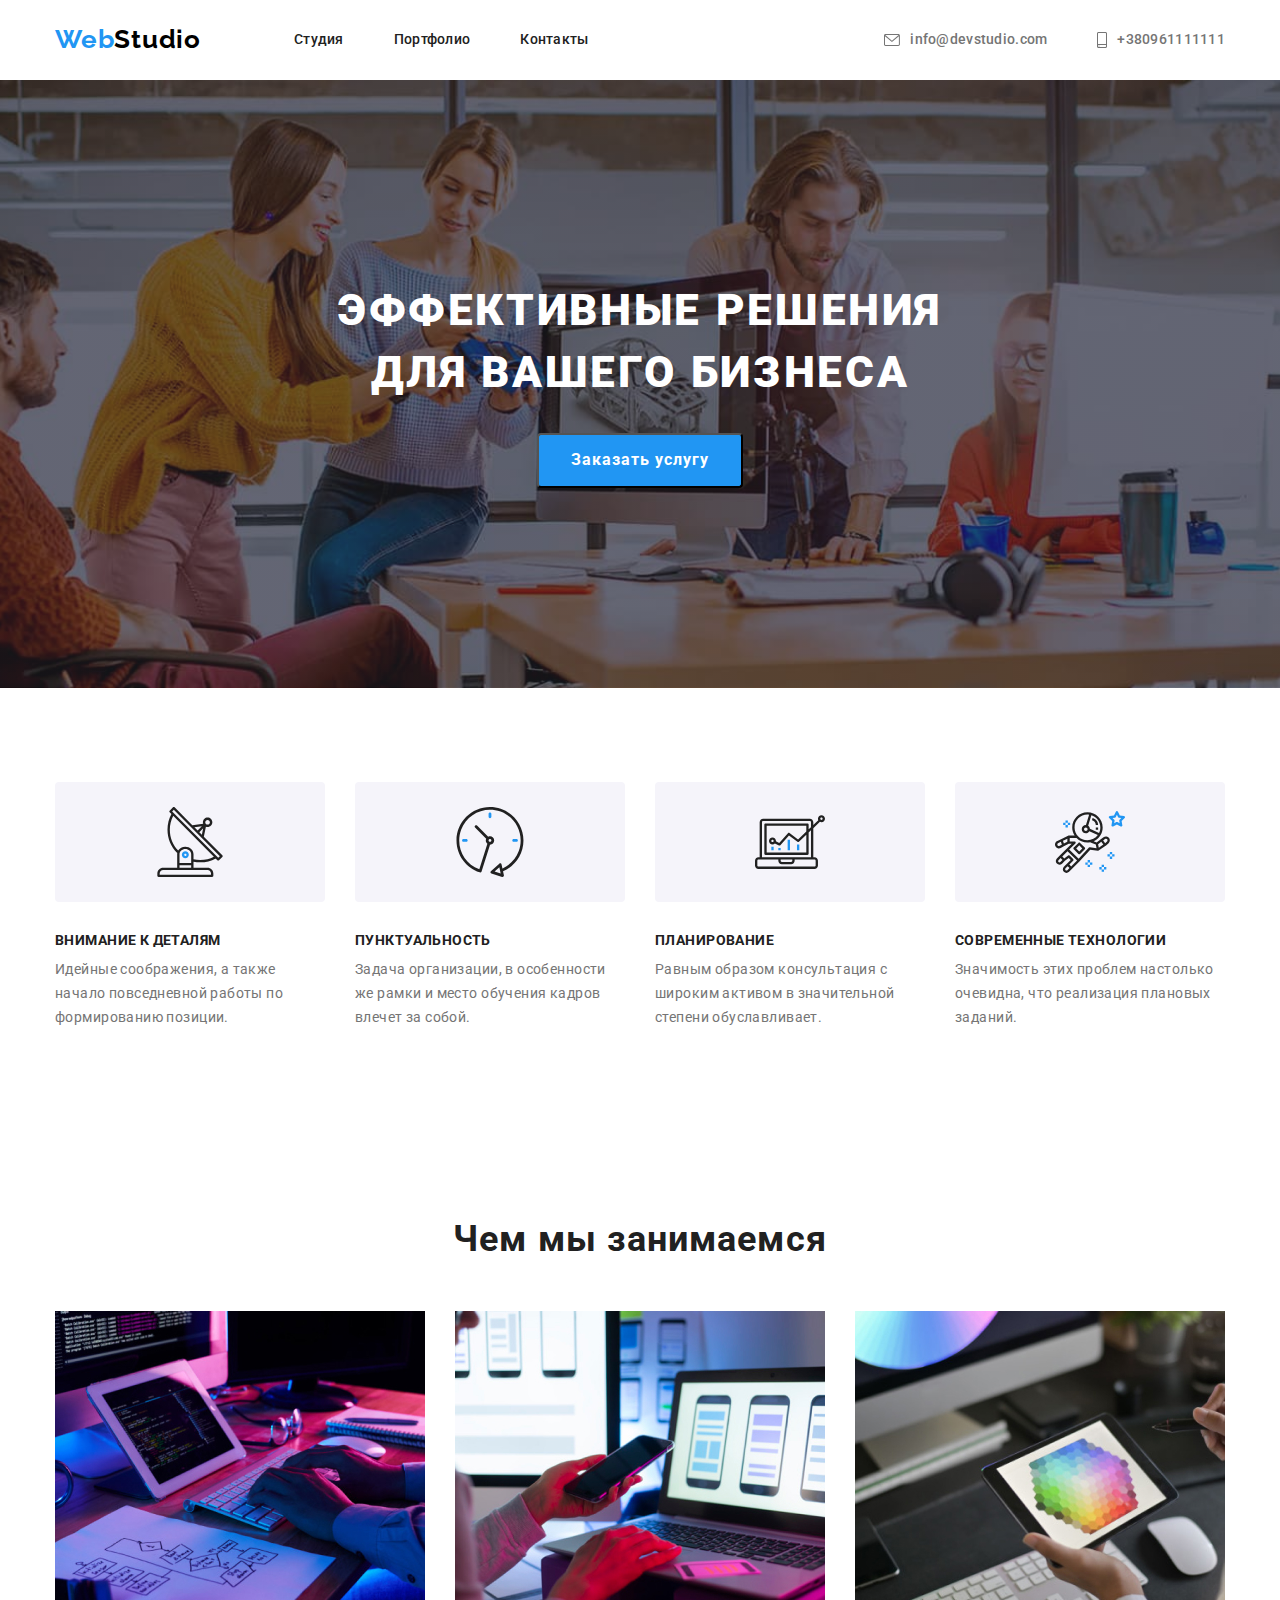
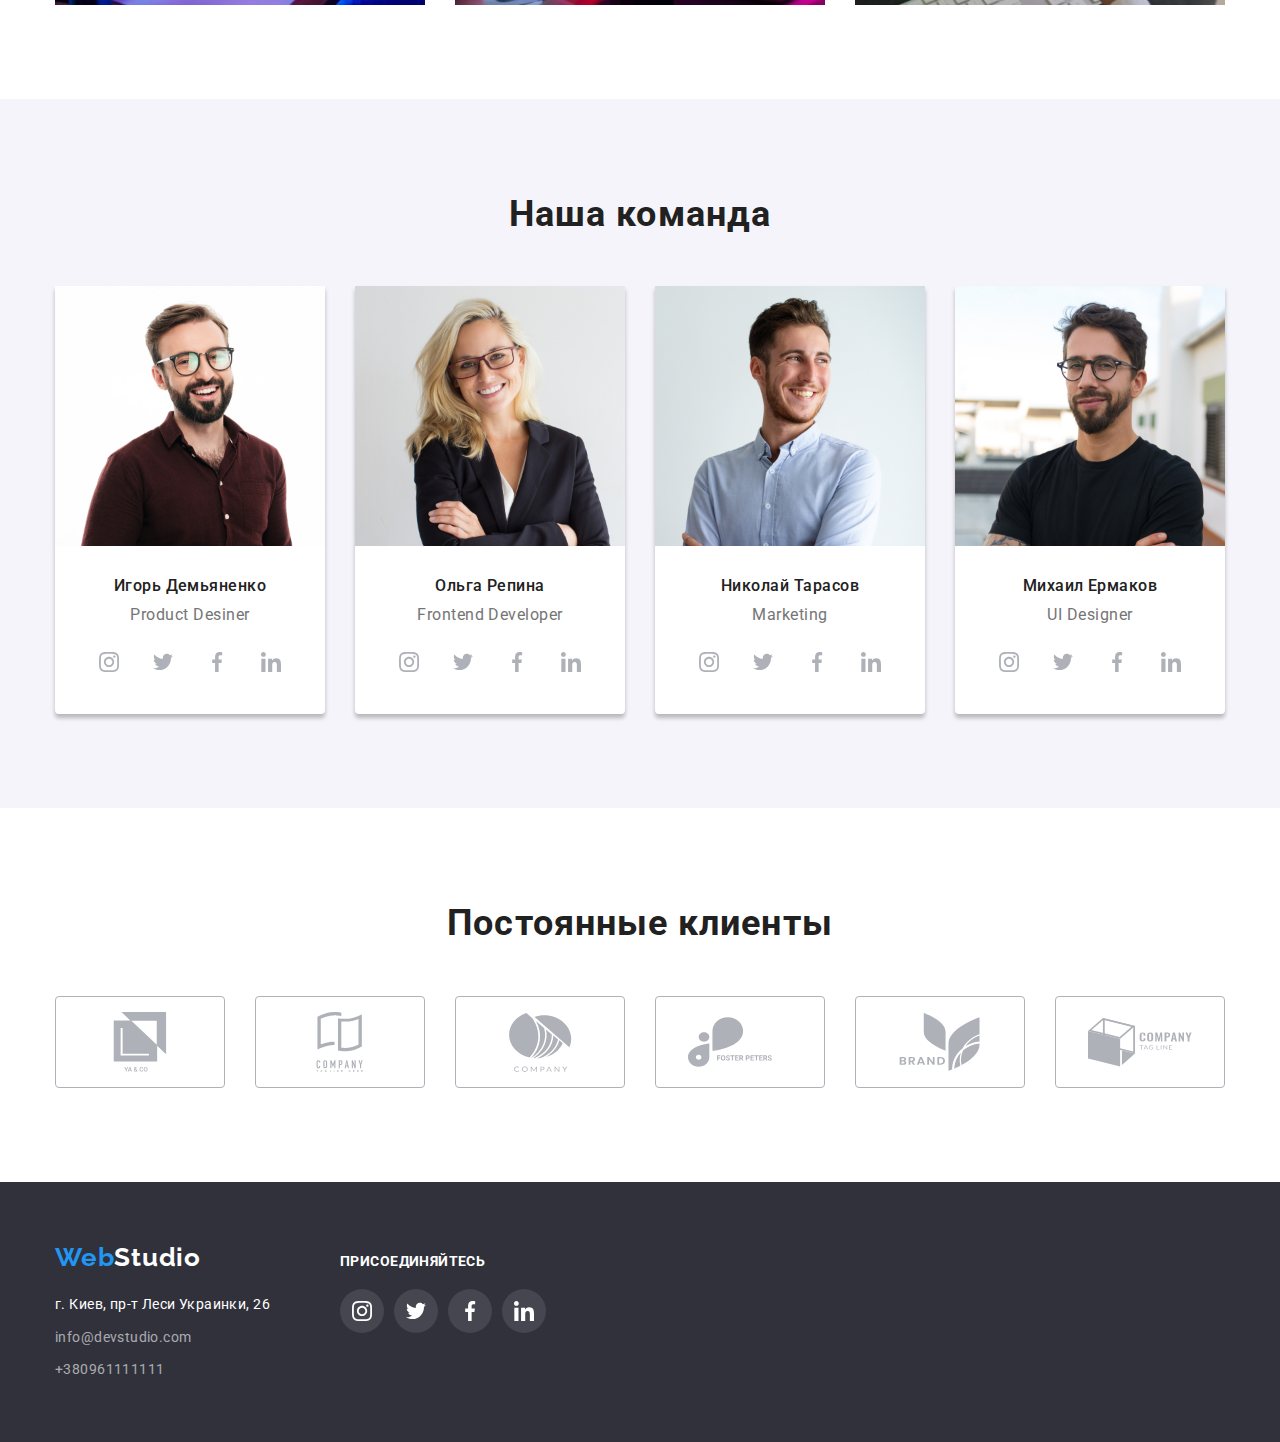
==== commit 52ccb022: "fixed after Hrihoriy" ====
--- a/index.html
+++ b/index.html
@@ -289,36 +289,38 @@
     </section>
 
     <section class="section">
-      <h2 class="about-name">Постоянные клиенты</h2>
-      <ul class="clients">
-        <li class="client">
-          <a class="" href="">
-            <svg class="icon-client" width="106" height="60">
-              <use href="images/symbol-defs.svg#icon-group1"></use>
-            </svg>
-          </a>
-        </li>
-        <li class="client"><a href="">
-            <svg class="icon-client" width="106" height="60">
-              <use href="images/symbol-defs.svg#icon-group2"></use>
-            </svg></li>
-        <li class="client"><a href="">
-            <svg class="icon-client" width="106" height="60">
-              <use href="images/symbol-defs.svg#icon-group3"></use>
-            </svg></li>
-        <li class="client"><a href="">
-            <svg class="icon-client" width="106" height="60">
-              <use href="images/symbol-defs.svg#icon-group4"></use>
-            </svg></li>
-        <li class="client"><a href="">
-            <svg class="icon-client" width="106" height="60">
-              <use href="images/symbol-defs.svg#icon-group5"></use>
-            </svg></li>
-        <li class="client"><a href="">
-            <svg class="icon-client" width="106" height="60">
-              <use href="images/symbol-defs.svg#icon-group6"></use>
-            </svg></li>
-      </ul>
+      <div class="container">
+        <h2 class="about-name">Постоянные клиенты</h2>
+        <ul class="clients">
+          <li class="client">
+            <a class="client-link" href="">
+              <svg class="icon-client" width="106" height="60">
+                <use href="images/symbol-defs.svg#icon-group1"></use>
+              </svg>
+            </a>
+          </li>
+          <li class="client"><a class="client-link" href="">
+              <svg class="icon-client" width="106" height="60">
+                <use href="images/symbol-defs.svg#icon-group2"></use>
+              </svg></a></li>
+          <li class="client"><a class="client-link" href="">
+              <svg class="icon-client" width="106" height="60">
+                <use href="images/symbol-defs.svg#icon-group3"></use>
+              </svg></a></li>
+          <li class="client"><a class="client-link" href="">
+              <svg class="icon-client" width="106" height="60">
+                <use href="images/symbol-defs.svg#icon-group4"></use>
+              </svg></a></li>
+          <li class="client"><a class="client-link" href="">
+              <svg class="icon-client" width="106" height="60">
+                <use href="images/symbol-defs.svg#icon-group5"></use>
+              </svg></a></li>
+          <li class="client"><a class="client-link" href="">
+              <svg class="icon-client" width="106" height="60">
+                <use href="images/symbol-defs.svg#icon-group6"></use>
+              </svg></a></li>
+        </ul>
+      </div>
     </section>
   </main>
 
@@ -328,13 +330,13 @@
         <a class="logo" href="/">Web<span class="logo-light">Studio</span></a>
         <address>
           <ul class="footer-list">
-            <li>
+            <li class="footer-item">
               <a class="address" href="https://goo.gl/maps/MqeLLvB7cvCTrC6n8">г. Киев, пр-т Леси Украинки, 26</a>
             </li>
-            <li>
+            <li class="footer-item">
               <a class="footer-link" href="mailto:info@devstudio.com"> info@devstudio.com</a>
             </li>
-            <li>
+            <li class="footer-item">
               <a class="footer-link" href="tel:+380961111111"> +380961111111 </a>
             </li>
           </ul>
@@ -344,28 +346,28 @@
         <p class="social-text">присоединяйтесь</p>
         <ul class="social">
           <li class="link-icon">
-            <a class="social-link" href="https://www.instagram.com/">
+            <a class="community-link" href="https://www.instagram.com/">
               <svg class="social-icon" width="20" height="20">
                 <use href="images/symbol-defs.svg#icon-instagram"></use>
               </svg>
             </a>
           </li>
           <li class="link-icon">
-            <a class="social-link" href="" https="//www.twitter.com/">
+            <a class="community-link" href="" https="//www.twitter.com/">
               <svg class="social-icon" width="20" height="20">
                 <use href="images/symbol-defs.svg#icon-twitter"></use>
               </svg>
             </a>
           </li>
           <li class="link-icon">
-            <a class="social-link" href="//www.facebook.com/">
+            <a class="community-link" href="//www.facebook.com/">
               <svg class="social-icon" width="20" height="20">
                 <use href="images/symbol-defs.svg#icon-facebook"></use>
               </svg>
             </a>
           </li>
           <li class="link-icon">
-            <a class="social-link" href="https://www.linkedin.com/">
+            <a class="community-link" href="https://www.linkedin.com/">
               <svg class="social-icon" width="20" height="20">
                 <use href="images/symbol-defs.svg#icon-linkedin"></use>
               </svg>
--- a/css/styles.css
+++ b/css/styles.css
@@ -27,6 +27,10 @@
   list-style: none;
 }
 
+a {
+  text-decoration: none;
+}
+
 h1,
 h2,
 h3,
@@ -122,7 +126,8 @@
 }
 
 .auto-link {
-  display: block;
+  display: flex;
+  align-items: center;
 
   color: var(--primary-text-color);
 
@@ -183,6 +188,9 @@
   margin-right: 0;
 }
 .contain {
+  display: flex;
+  align-items: center;
+  justify-content: center;
   width: 270px;
   height: 120px;
   background-color: var(--primary-light-color-button);
@@ -190,9 +198,7 @@
   border-radius: 4px;
 }
 
-.icon-oppo {
-  margin: 25px 100px;
-}
+
 
 .opportunities .name {
   margin-bottom: 10px;
@@ -230,6 +236,7 @@
 }
 
 .community-item {
+  background-color: var(--primary-white-color);
   margin-left: 30px;
   width: 270;
   box-shadow: 0px 4px 4px rgba(0, 0, 0, 0.25);
@@ -286,11 +293,21 @@
 
 .social-icon-community {
   fill: var(--primary-icon-color);
-  margin: 12px;
-}
-
-.community-link:hover .social-icon-community {
+}
+
+.community-link {
+  display: flex;
+  justify-content: center;
+  align-items: center;
+  border-radius: 50%;
+  width: 100%;
+  height: 100%;
+}
+
+.community-link:hover .social-icon-community,
+.community-link:focus .social-icon-community {
   fill: var(--primary-white-color);
+  background-color: var(--hover-button-color);
 }
 
 /* Бар Студио */
@@ -304,7 +321,7 @@
   padding-bottom: 200px;
   background-color: var(--primary-bar-color);
   text-align: center;
-  min-height: 600px;
+  /* min-height: 600px; */
 }
 
 .overlay {
@@ -351,14 +368,29 @@
 
 .clients {
   display: flex;
+  /* justify-content: center; */
+}
+
+.client-link {
+  width: 100%;
+  height: 100%;
+  display: flex;
+  align-items: center;
   justify-content: center;
+  border: 1px solid var(--primary-icon-color);
+  border-radius: 4px;
+}
+
+.client-link:hover,
+.client-link:focus {
+  border-color: var(--hover-button-color);
 }
 
 .client {
   margin-right: 30px;
   width: 170px;
   height: 92px;
-  border: 1px solid var(--primary-icon-color);
+  /* border: 1px solid var(--primary-icon-color); */
 }
 
 .client:last-child {
@@ -370,7 +402,8 @@
   fill: var(--primary-icon-color);
 }
 
-.client:hover .icon-client {
+.client-link:hover .icon-client,
+.client-link:focus .icon-client {
   fill: var(--hover-button-color);
 }
 
@@ -387,6 +420,7 @@
 }
 
 .button {
+  cursor: pointer;
   display: inline-block;
   padding-left: 22px;
   padding-right: 22px;
@@ -411,6 +445,7 @@
 .buttons .button:focus {
   background-color: var(--hover-button-color);
   color: var(--primary-white-color);
+  box-shadow: 0px 4px 4px rgba(0, 0, 0, 0.25);
 }
 
 .samples {
@@ -436,9 +471,16 @@
   margin-bottom: 15px;
 }
 
-.item:hover {
+.sample-link {
+  display: block;
+}
+
+.sample-link:hover,
+.sample-link:focus {
   box-shadow: 0px 4px 4px rgba(0, 0, 0, 0.25);
 }
+
+
 
 .item:nth-child(n + 6) {
   margin-bottom: 0;
@@ -492,14 +534,6 @@
   margin-top: 20px;
 }
 
-.footer-item {
-  padding-bottom: 9px;
-}
-
-.footer-item:last-child {
-  padding-bottom: 0;
-}
-
 .footer-link {
   color: var(--primary-white-color-60);
 
@@ -511,8 +545,15 @@
   text-decoration: none;
 }
 
+.footer-item {
+  margin-bottom: 9px;
+}
+
+.footer-item:last-child {
+  margin-bottom: 0;
+}
+
 .address {
-  margin-bottom: 9px;
   color: var(--primary-white-color);
 
   font-style: normal;
@@ -557,7 +598,6 @@
 
 .social-icon {
   fill: var(--primary-white-color);
-  margin: 12px;
 }
 
 .link-icon:hover,
